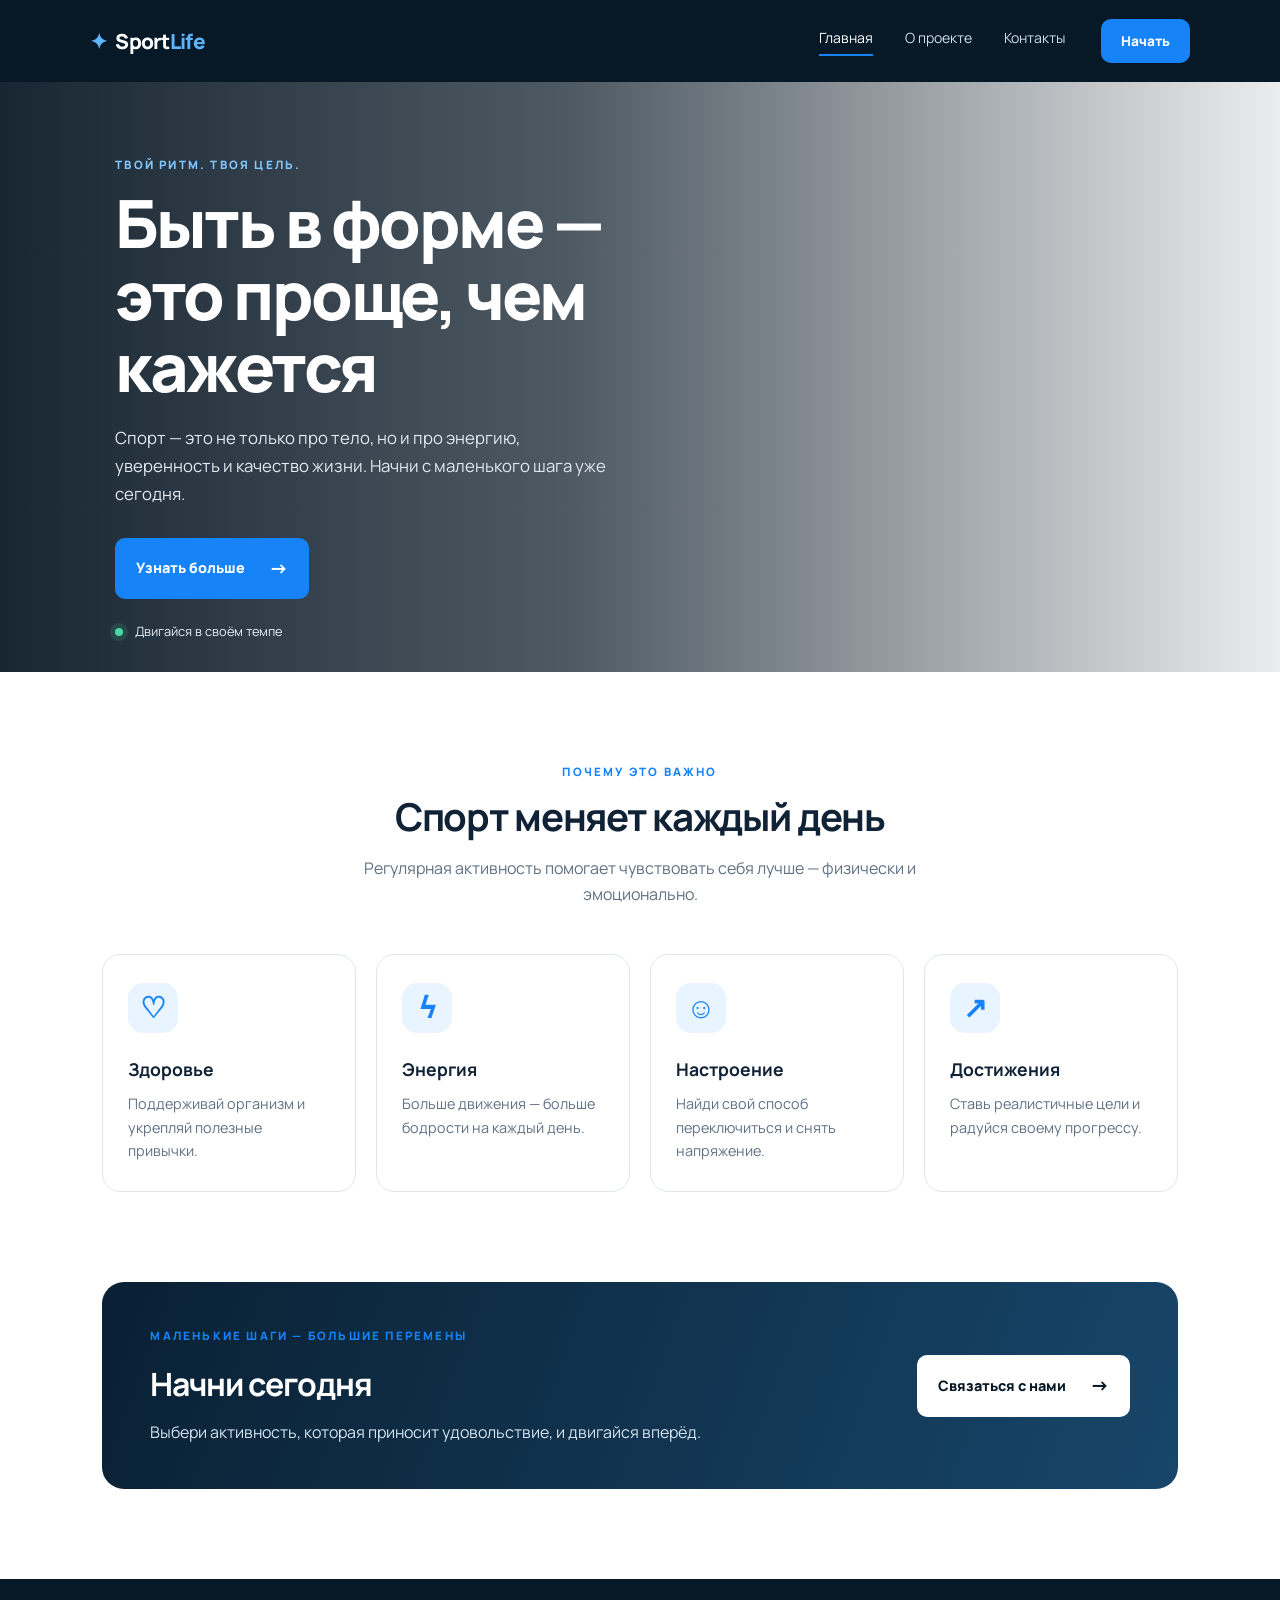
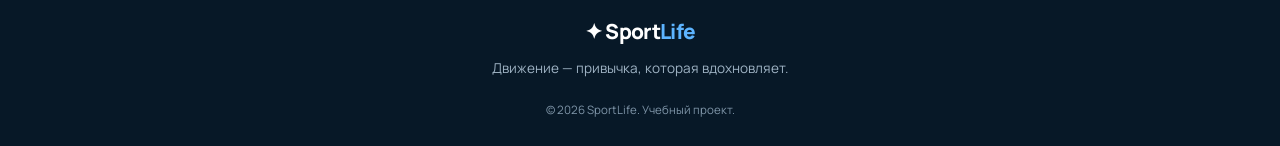
==== index.html @ f0f25fb8 "Add files via upload" ====
<!doctype html>
<html lang="ru">
<head>
  <meta charset="UTF-8">
  <meta name="viewport" content="width=device-width, initial-scale=1.0">
  <meta name="description" content="SportLife — вдохновение для активной и здоровой жизни.">
  <title>SportLife — Главная</title>
  <link rel="stylesheet" href="style.css">
</head>
<body>
<header class="site-header">
  <a class="logo" href="index.html"><span class="logo-mark">✦</span> Sport<span>Life</span></a>
  <button class="menu-toggle" aria-label="Открыть меню" aria-expanded="false">☰</button>
  <nav class="nav">
    <a class="active" href="index.html">Главная</a>
    <a href="about.html">О проекте</a>
    <a href="contacts.html">Контакты</a>
  </nav>
  <a class="header-cta" href="contacts.html">Начать</a>
</header>

<main>
  <section class="hero home-hero">
    <div class="hero-content">
      <p class="eyebrow">ТВОЙ РИТМ. ТВОЯ ЦЕЛЬ.</p>
      <h1>Быть в форме —<br>это проще, чем кажется</h1>
      <p class="hero-copy">Спорт — это не только про тело, но и про энергию, уверенность и качество жизни. Начни с маленького шага уже сегодня.</p>
      <a class="button" href="about.html">Узнать больше <span>→</span></a>
    </div>
    <div class="hero-note"><span class="pulse"></span> Двигайся в своём темпе</div>
  </section>

  <section class="section">
    <div class="section-heading">
      <p class="eyebrow">ПОЧЕМУ ЭТО ВАЖНО</p>
      <h2>Спорт меняет каждый день</h2>
      <p>Регулярная активность помогает чувствовать себя лучше — физически и эмоционально.</p>
    </div>
    <div class="feature-grid">
      <article class="feature-card"><div class="feature-icon">♡</div><h3>Здоровье</h3><p>Поддерживай организм и укрепляй полезные привычки.</p></article>
      <article class="feature-card"><div class="feature-icon">ϟ</div><h3>Энергия</h3><p>Больше движения — больше бодрости на каждый день.</p></article>
      <article class="feature-card"><div class="feature-icon">☺</div><h3>Настроение</h3><p>Найди свой способ переключиться и снять напряжение.</p></article>
      <article class="feature-card"><div class="feature-icon">↗</div><h3>Достижения</h3><p>Ставь реалистичные цели и радуйся своему прогрессу.</p></article>
    </div>
  </section>

  <section class="banner">
    <div><p class="eyebrow">МАЛЕНЬКИЕ ШАГИ — БОЛЬШИЕ ПЕРЕМЕНЫ</p><h2>Начни сегодня</h2><p>Выбери активность, которая приносит удовольствие, и двигайся вперёд.</p></div>
    <a class="button button-light" href="contacts.html">Связаться с нами <span>→</span></a>
  </section>
</main>

<footer class="site-footer"><a class="logo" href="index.html">✦ Sport<span>Life</span></a><p>Движение — привычка, которая вдохновляет.</p><small>© 2026 SportLife. Учебный проект.</small></footer>
<script src="script.js"></script>
</body>
</html>
---- style.css ----
@import url('https://fonts.googleapis.com/css2?family=Manrope:wght@400;500;600;700;800&display=swap');
:root{--navy:#071827;--navy2:#102c43;--blue:#1684f8;--blue2:#5db4ff;--ink:#102235;--muted:#607184;--paper:#fff;--soft:#f1f7fc;--line:#dce7f0;--radius:22px;--shadow:0 18px 50px rgba(9,34,55,.12)}
*{box-sizing:border-box}html{scroll-behavior:smooth}body{margin:0;font-family:Manrope,Arial,sans-serif;color:var(--ink);background:#fff;line-height:1.65}a{color:inherit;text-decoration:none}img{display:block;max-width:100%}.site-header{height:82px;padding:0 clamp(22px,7vw,100px);display:flex;align-items:center;gap:36px;background:var(--navy);color:#fff;position:relative;z-index:10}.logo{font-weight:800;font-size:1.3rem;letter-spacing:-.7px;white-space:nowrap}.logo span:last-child{color:var(--blue2)}.logo-mark{color:var(--blue2);margin-right:5px}.nav{display:flex;gap:32px;margin-left:auto}.nav a{font-size:.88rem;color:#d0dce7;transition:color .2s}.nav a:hover,.nav a.active{color:#fff}.nav a.active:after{content:"";display:block;height:2px;background:var(--blue);margin-top:5px}.header-cta{background:var(--blue);padding:11px 20px;border-radius:10px;font-size:.85rem;font-weight:800;transition:transform .2s,background .2s}.header-cta:hover,.button:hover{transform:translateY(-2px);background:#0873df}.menu-toggle{display:none;background:none;color:white;border:0;font-size:1.6rem}.hero{min-height:590px;position:relative;display:flex;align-items:center;color:white;background-size:cover;background-position:center}.home-hero{background-image:linear-gradient(90deg,rgba(4,20,33,.92) 0%,rgba(4,20,33,.7) 45%,rgba(4,20,33,.08) 100%),url('https://images.unsplash.com/photo-1534438327276-14e5300c3a48?auto=format&fit=crop&w=2000&q=90')}.hero-content{width:min(650px,88%);margin-left:clamp(22px,9vw,130px);padding:72px 0}.eyebrow{font-size:.72rem;letter-spacing:2.2px;font-weight:800;color:var(--blue);margin:0 0 13px}.hero .eyebrow,.page-hero .eyebrow{color:#83c7ff}.hero h1,.page-hero h1{font-size:clamp(2.6rem,5.2vw,4.6rem);line-height:1.08;letter-spacing:-2.5px;margin:0 0 22px;font-weight:800}.hero-copy{max-width:510px;color:#e0e8ef;font-size:1.05rem;margin:0 0 30px}.button{display:inline-flex;align-items:center;gap:24px;border:0;border-radius:10px;background:var(--blue);color:white;padding:15px 21px;font:inherit;font-size:.9rem;font-weight:800;cursor:pointer;transition:transform .2s,background .2s}.button span{font-size:1.2rem}.hero-note{position:absolute;bottom:30px;left:clamp(22px,9vw,130px);font-size:.8rem;color:#e4edf5}.pulse{display:inline-block;width:8px;height:8px;border-radius:50%;background:#49d6a4;margin-right:9px;box-shadow:0 0 0 5px #49d6a422}.section{padding:90px clamp(22px,8vw,112px)}.section-heading{text-align:center;max-width:650px;margin:0 auto 46px}.section-heading h2,.split-copy h2,.contact-form-wrap h2{font-size:clamp(2rem,3vw,2.8rem);line-height:1.2;letter-spacing:-1.3px;margin:0 0 15px}.section-heading>p:last-child{color:var(--muted);margin:0}.feature-grid{display:grid;grid-template-columns:repeat(4,1fr);gap:20px}.feature-card{border:1px solid var(--line);border-radius:18px;padding:28px 25px;transition:transform .2s,box-shadow .2s}.feature-card:hover{transform:translateY(-5px);box-shadow:var(--shadow)}.feature-icon{display:grid;place-items:center;width:50px;height:50px;border-radius:15px;background:#e8f4ff;color:var(--blue);font-size:1.8rem;font-weight:700;margin-bottom:22px}.feature-card h3,.offer-grid h3{margin:0 0 8px;font-size:1.1rem}.feature-card p,.offer-grid p{margin:0;color:var(--muted);font-size:.9rem}.banner{margin:0 clamp(22px,8vw,112px) 90px;padding:44px 48px;border-radius:var(--radius);background:linear-gradient(110deg,#0a2033,#17466a);color:#fff;display:flex;justify-content:space-between;align-items:center;gap:25px}.banner h2{font-size:2rem;margin:0 0 8px;letter-spacing:-1px}.banner p:not(.eyebrow){margin:0;color:#d3e2ee}.button-light{flex-shrink:0;background:#fff;color:var(--navy)}.button-light:hover{background:#eaf5ff}.site-footer{background:var(--navy);color:#d4e0e9;text-align:center;padding:35px 20px 25px}.site-footer .logo{display:inline-block;color:#fff}.site-footer p{font-size:.85rem;color:#9fb3c4;margin:8px 0 16px}.site-footer small{font-size:.72rem;color:#7f95a8}.page-hero{min-height:380px;display:flex;align-items:center;background-size:cover;background-position:center;color:white;position:relative}.page-hero:before{content:"";position:absolute;inset:0;background:linear-gradient(90deg,rgba(4,20,33,.88),rgba(4,20,33,.35))}.page-hero-content{position:relative;max-width:690px;padding:70px clamp(22px,9vw,130px)}.page-hero h1{font-size:clamp(2.7rem,5vw,4rem);margin-bottom:16px}.page-hero-content>p:last-child{color:#e0e9f1;max-width:600px;margin:0;font-size:1.05rem}.about-hero{background-image:url('https://images.unsplash.com/photo-1517836357463-d25dfeac3438?auto=format&fit=crop&w=1800&q=85')}.contacts-hero{background-image:url('https://images.unsplash.com/photo-1461896836934-ffe607ba8211?auto=format&fit=crop&w=1800&q=85')}.split-section{display:grid;grid-template-columns:1fr 1fr;gap:65px;align-items:center}.split-copy>p:not(.eyebrow){color:var(--muted);margin:0 0 17px}.text-link{display:inline-flex;gap:15px;align-items:center;color:var(--blue);font-weight:800;margin-top:10px}.image-card{position:relative;border-radius:var(--radius);overflow:hidden;box-shadow:var(--shadow);min-height:400px}.image-card img{width:100%;height:440px;object-fit:cover}.image-caption{position:absolute;bottom:0;left:0;right:0;padding:25px;color:white;font-weight:800;background:linear-gradient(transparent,rgba(4,20,33,.85))}.soft-section{background:var(--soft)}.offer-grid{display:grid;grid-template-columns:repeat(3,1fr);gap:25px}.offer-grid article{background:white;border:1px solid var(--line);border-radius:18px;padding:30px}.offer-grid article>span{color:var(--blue);font-weight:800;font-size:.8rem;letter-spacing:1px;display:block;margin-bottom:22px}.quote-section{text-align:center;padding:70px 24px;background:#e8f4ff}.quote-section p{font-size:clamp(1.4rem,3vw,2.1rem);font-weight:800;max-width:800px;margin:0 auto 12px;line-height:1.35}.quote-section span{color:var(--muted);font-size:.85rem}.contact-layout{display:grid;grid-template-columns:1.15fr .85fr;gap:70px}.contact-form-wrap form{display:flex;flex-direction:column}.contact-form-wrap label{font-weight:700;font-size:.85rem;margin:18px 0 8px}.contact-form-wrap input,.contact-form-wrap textarea{font:inherit;font-size:.9rem;padding:14px 15px;border:1px solid var(--line);border-radius:10px;background:#fbfdff;outline:none;resize:vertical}.contact-form-wrap input:focus,.contact-form-wrap textarea:focus{border-color:var(--blue);box-shadow:0 0 0 3px #1684f81a}.contact-form-wrap .button{align-self:flex-start;margin-top:20px}.form-note{font-size:.75rem;color:var(--muted);margin:14px 0 0}.form-status{color:#087b54;font-weight:700}.contact-aside{padding-top:10px}.contact-info{display:flex;gap:17px;margin-bottom:30px}.info-icon{flex-shrink:0;display:grid;place-items:center;width:48px;height:48px;border-radius:14px;background:#e8f4ff;color:var(--blue);font-size:1.5rem}.contact-info h3{font-size:.95rem;margin:0 0 5px}.contact-info p{color:var(--muted);font-size:.9rem;margin:0}.contact-note{padding:28px;border-radius:18px;background:var(--soft);margin-top:40px}.contact-note h3{margin:0 0 8px}.contact-note p{color:var(--muted);font-size:.9rem;margin:0}.contact-note .text-link{margin-top:14px}
@media(max-width:900px){.feature-grid{grid-template-columns:repeat(2,1fr)}.split-section,.contact-layout{grid-template-columns:1fr;gap:40px}.split-copy{order:0}.image-card{order:1}.contact-layout{gap:35px}.contact-aside{display:grid;grid-template-columns:1fr 1fr;gap:15px}.contact-info{margin:0}.contact-note{grid-column:1/-1;margin-top:10px}.banner{align-items:flex-start;flex-direction:column}.site-header{gap:18px}.nav{gap:18px}}
@media(max-width:640px){.site-header{height:72px;padding:0 20px;justify-content:space-between}.menu-toggle{display:block;order:3}.header-cta{display:none}.nav{display:none;position:absolute;top:72px;left:0;right:0;background:var(--navy);padding:10px 22px 22px;flex-direction:column;gap:0}.nav.open{display:flex}.nav a{padding:12px 0}.nav a.active:after{display:none}.hero{min-height:610px;background-position:62% center}.hero-content{margin-left:24px;width:calc(100% - 48px);padding:70px 0}.hero h1{font-size:2.8rem;letter-spacing:-1.6px}.hero-copy{font-size:.95rem}.hero-note{left:24px}.section{padding:65px 22px}.feature-grid,.offer-grid{grid-template-columns:1fr}.feature-card{padding:24px}.banner{margin:0 22px 65px;padding:30px 25px}.banner h2{font-size:1.7rem}.page-hero{min-height:350px}.page-hero-content{padding:55px 24px}.page-hero h1{letter-spacing:-1.6px}.split-section{gap:30px}.image-card,.image-card img{min-height:280px;height:300px}.contact-aside{grid-template-columns:1fr}.contact-note{grid-column:auto}.contact-layout{padding-top:55px;padding-bottom:55px}.site-footer{padding-top:30px}}
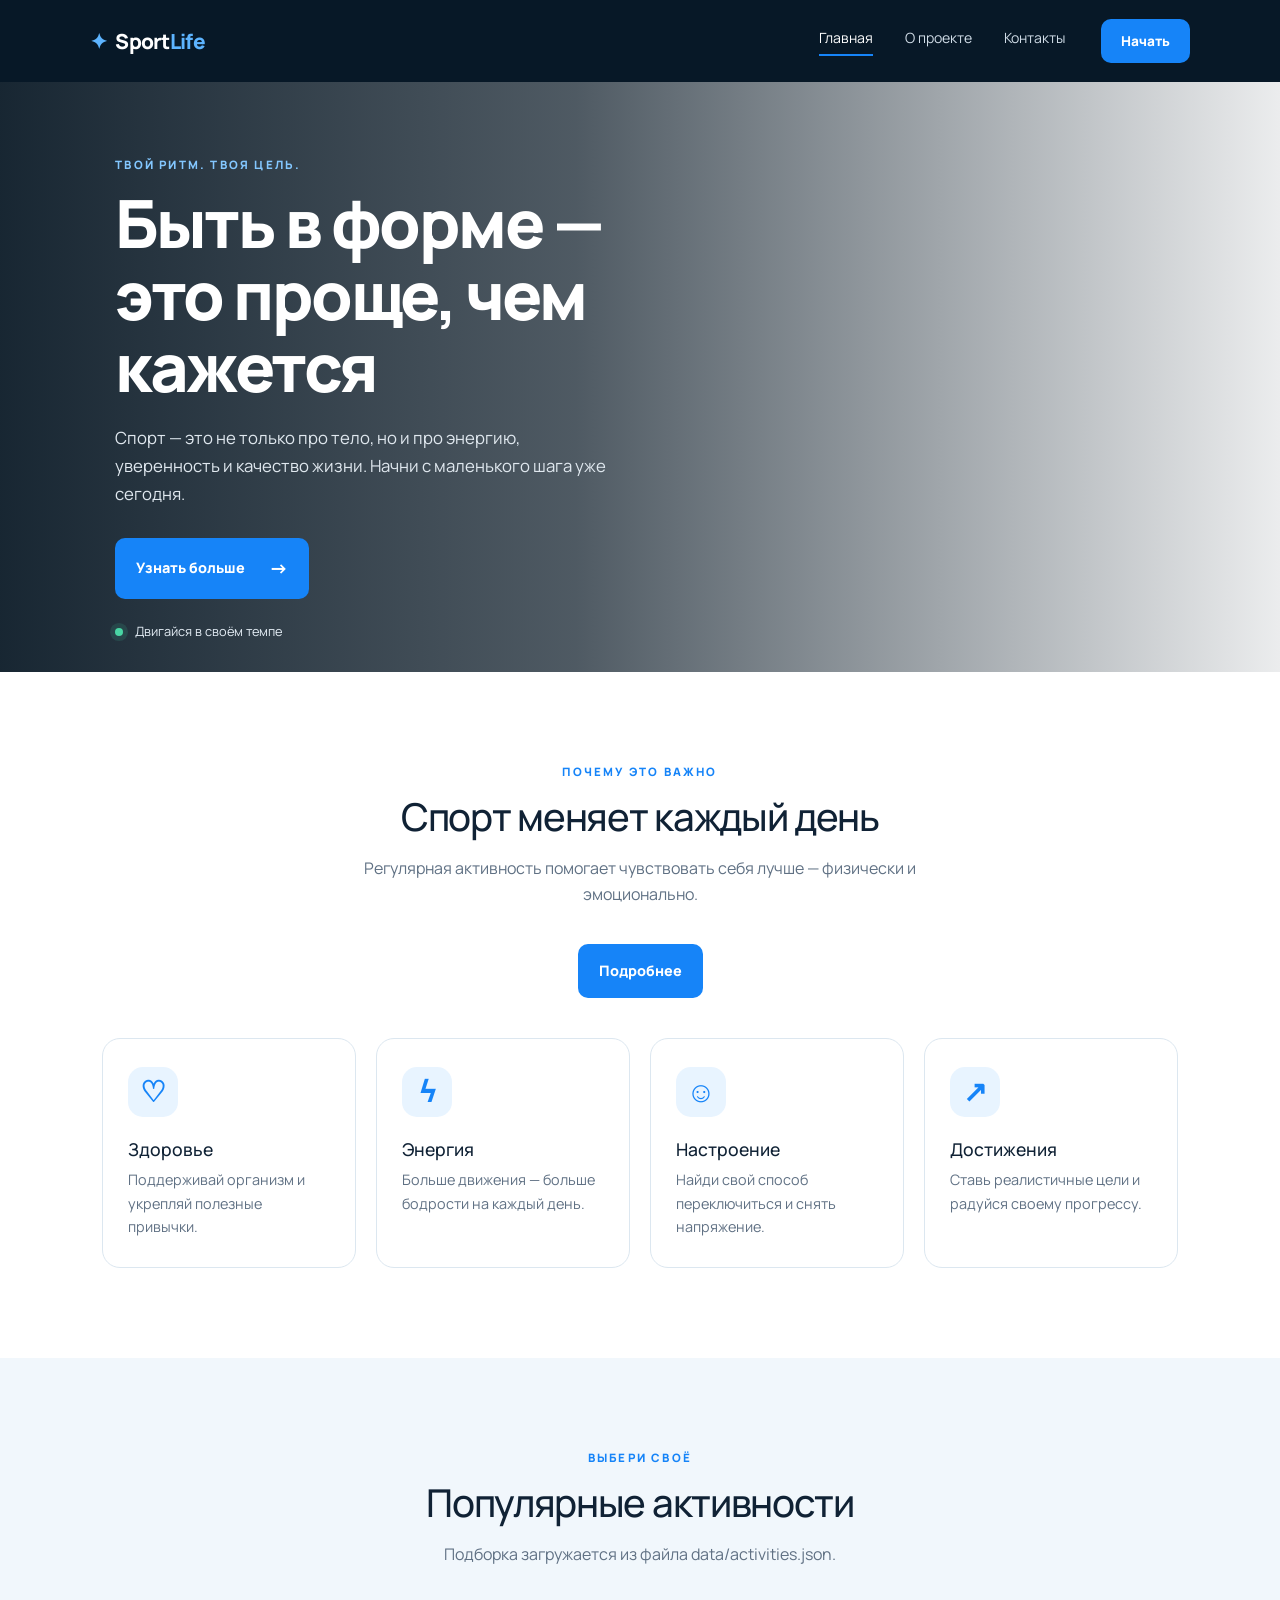
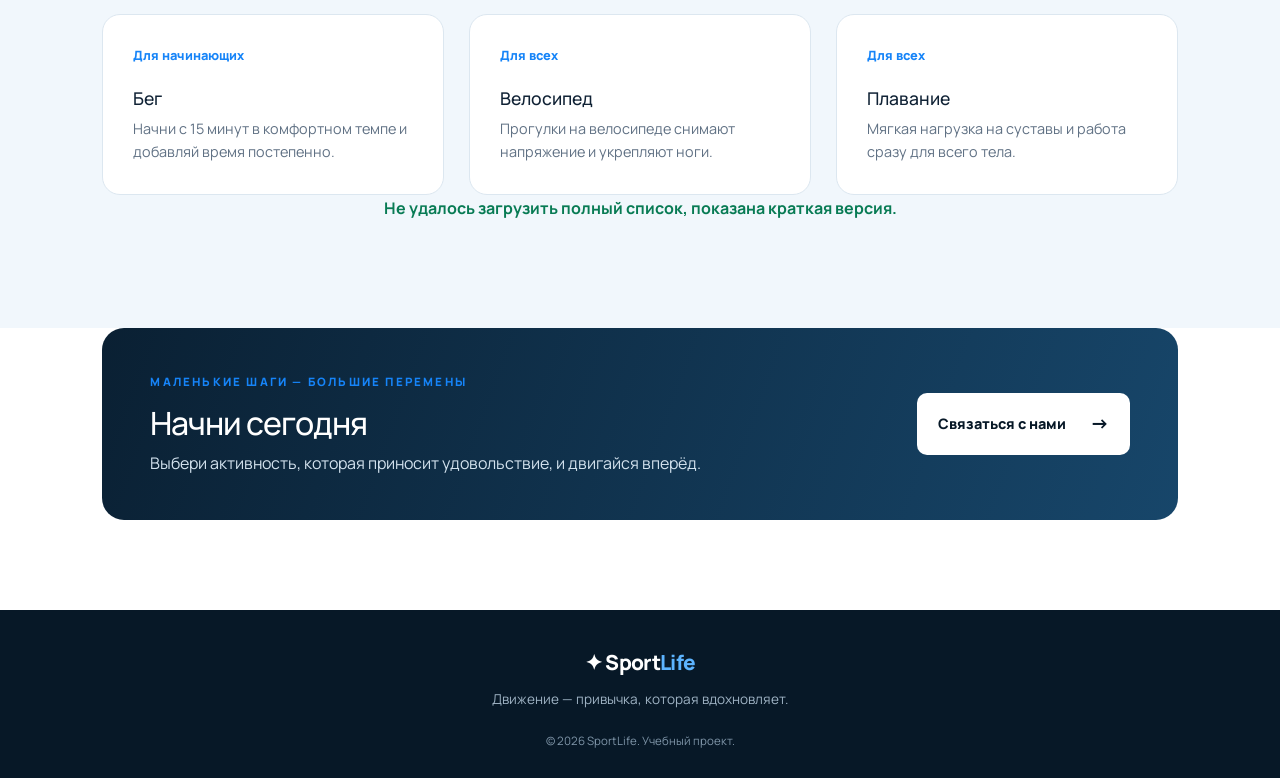
==== commit ecc8e77a: "Add files via upload Add JavaScript interactions" ====
--- a/index.html
+++ b/index.html
@@ -5,7 +5,10 @@
   <meta name="viewport" content="width=device-width, initial-scale=1.0">
   <meta name="description" content="SportLife — вдохновение для активной и здоровой жизни.">
   <title>SportLife — Главная</title>
+  <link rel="stylesheet" href="https://cdn.jsdelivr.net/npm/bootstrap@5.3.3/dist/css/bootstrap.min.css">
   <link rel="stylesheet" href="style.css">
+  <script src="https://cdn.jsdelivr.net/npm/bootstrap@5.3.3/dist/js/bootstrap.bundle.min.js" defer></script>
+  <script src="script.js" defer></script>
 </head>
 <body>
 <header class="site-header">
@@ -36,12 +39,26 @@
       <h2>Спорт меняет каждый день</h2>
       <p>Регулярная активность помогает чувствовать себя лучше — физически и эмоционально.</p>
     </div>
+    <div class="more-wrap">
+      <button id="showMore" class="button" type="button" aria-expanded="false" aria-controls="moreText">Подробнее</button>
+      <p id="moreText" class="more-text d-none">Начни с 10–15 минут движения в день: прогулка, зарядка или лёгкая пробежка. Когда привычка закрепится, добавляй время и новые активности.</p>
+    </div>
     <div class="feature-grid">
       <article class="feature-card"><div class="feature-icon">♡</div><h3>Здоровье</h3><p>Поддерживай организм и укрепляй полезные привычки.</p></article>
       <article class="feature-card"><div class="feature-icon">ϟ</div><h3>Энергия</h3><p>Больше движения — больше бодрости на каждый день.</p></article>
       <article class="feature-card"><div class="feature-icon">☺</div><h3>Настроение</h3><p>Найди свой способ переключиться и снять напряжение.</p></article>
       <article class="feature-card"><div class="feature-icon">↗</div><h3>Достижения</h3><p>Ставь реалистичные цели и радуйся своему прогрессу.</p></article>
     </div>
+  </section>
+
+  <section class="section soft-section" id="activities-section">
+    <div class="section-heading">
+      <p class="eyebrow">ВЫБЕРИ СВОЁ</p>
+      <h2>Популярные активности</h2>
+      <p>Подборка загружается из файла data/activities.json.</p>
+    </div>
+    <div id="activities" class="offer-grid" aria-live="polite"></div>
+    <p id="activities-error" class="form-status text-center"></p>
   </section>
 
   <section class="banner">
@@ -51,6 +68,5 @@
 </main>
 
 <footer class="site-footer"><a class="logo" href="index.html">✦ Sport<span>Life</span></a><p>Движение — привычка, которая вдохновляет.</p><small>© 2026 SportLife. Учебный проект.</small></footer>
-<script src="script.js"></script>
 </body>
 </html>
--- a/style.css
+++ b/style.css
@@ -3,3 +3,14 @@
 *{box-sizing:border-box}html{scroll-behavior:smooth}body{margin:0;font-family:Manrope,Arial,sans-serif;color:var(--ink);background:#fff;line-height:1.65}a{color:inherit;text-decoration:none}img{display:block;max-width:100%}.site-header{height:82px;padding:0 clamp(22px,7vw,100px);display:flex;align-items:center;gap:36px;background:var(--navy);color:#fff;position:relative;z-index:10}.logo{font-weight:800;font-size:1.3rem;letter-spacing:-.7px;white-space:nowrap}.logo span:last-child{color:var(--blue2)}.logo-mark{color:var(--blue2);margin-right:5px}.nav{display:flex;gap:32px;margin-left:auto}.nav a{font-size:.88rem;color:#d0dce7;transition:color .2s}.nav a:hover,.nav a.active{color:#fff}.nav a.active:after{content:"";display:block;height:2px;background:var(--blue);margin-top:5px}.header-cta{background:var(--blue);padding:11px 20px;border-radius:10px;font-size:.85rem;font-weight:800;transition:transform .2s,background .2s}.header-cta:hover,.button:hover{transform:translateY(-2px);background:#0873df}.menu-toggle{display:none;background:none;color:white;border:0;font-size:1.6rem}.hero{min-height:590px;position:relative;display:flex;align-items:center;color:white;background-size:cover;background-position:center}.home-hero{background-image:linear-gradient(90deg,rgba(4,20,33,.92) 0%,rgba(4,20,33,.7) 45%,rgba(4,20,33,.08) 100%),url('https://images.unsplash.com/photo-1534438327276-14e5300c3a48?auto=format&fit=crop&w=2000&q=90')}.hero-content{width:min(650px,88%);margin-left:clamp(22px,9vw,130px);padding:72px 0}.eyebrow{font-size:.72rem;letter-spacing:2.2px;font-weight:800;color:var(--blue);margin:0 0 13px}.hero .eyebrow,.page-hero .eyebrow{color:#83c7ff}.hero h1,.page-hero h1{font-size:clamp(2.6rem,5.2vw,4.6rem);line-height:1.08;letter-spacing:-2.5px;margin:0 0 22px;font-weight:800}.hero-copy{max-width:510px;color:#e0e8ef;font-size:1.05rem;margin:0 0 30px}.button{display:inline-flex;align-items:center;gap:24px;border:0;border-radius:10px;background:var(--blue);color:white;padding:15px 21px;font:inherit;font-size:.9rem;font-weight:800;cursor:pointer;transition:transform .2s,background .2s}.button span{font-size:1.2rem}.hero-note{position:absolute;bottom:30px;left:clamp(22px,9vw,130px);font-size:.8rem;color:#e4edf5}.pulse{display:inline-block;width:8px;height:8px;border-radius:50%;background:#49d6a4;margin-right:9px;box-shadow:0 0 0 5px #49d6a422}.section{padding:90px clamp(22px,8vw,112px)}.section-heading{text-align:center;max-width:650px;margin:0 auto 46px}.section-heading h2,.split-copy h2,.contact-form-wrap h2{font-size:clamp(2rem,3vw,2.8rem);line-height:1.2;letter-spacing:-1.3px;margin:0 0 15px}.section-heading>p:last-child{color:var(--muted);margin:0}.feature-grid{display:grid;grid-template-columns:repeat(4,1fr);gap:20px}.feature-card{border:1px solid var(--line);border-radius:18px;padding:28px 25px;transition:transform .2s,box-shadow .2s}.feature-card:hover{transform:translateY(-5px);box-shadow:var(--shadow)}.feature-icon{display:grid;place-items:center;width:50px;height:50px;border-radius:15px;background:#e8f4ff;color:var(--blue);font-size:1.8rem;font-weight:700;margin-bottom:22px}.feature-card h3,.offer-grid h3{margin:0 0 8px;font-size:1.1rem}.feature-card p,.offer-grid p{margin:0;color:var(--muted);font-size:.9rem}.banner{margin:0 clamp(22px,8vw,112px) 90px;padding:44px 48px;border-radius:var(--radius);background:linear-gradient(110deg,#0a2033,#17466a);color:#fff;display:flex;justify-content:space-between;align-items:center;gap:25px}.banner h2{font-size:2rem;margin:0 0 8px;letter-spacing:-1px}.banner p:not(.eyebrow){margin:0;color:#d3e2ee}.button-light{flex-shrink:0;background:#fff;color:var(--navy)}.button-light:hover{background:#eaf5ff}.site-footer{background:var(--navy);color:#d4e0e9;text-align:center;padding:35px 20px 25px}.site-footer .logo{display:inline-block;color:#fff}.site-footer p{font-size:.85rem;color:#9fb3c4;margin:8px 0 16px}.site-footer small{font-size:.72rem;color:#7f95a8}.page-hero{min-height:380px;display:flex;align-items:center;background-size:cover;background-position:center;color:white;position:relative}.page-hero:before{content:"";position:absolute;inset:0;background:linear-gradient(90deg,rgba(4,20,33,.88),rgba(4,20,33,.35))}.page-hero-content{position:relative;max-width:690px;padding:70px clamp(22px,9vw,130px)}.page-hero h1{font-size:clamp(2.7rem,5vw,4rem);margin-bottom:16px}.page-hero-content>p:last-child{color:#e0e9f1;max-width:600px;margin:0;font-size:1.05rem}.about-hero{background-image:url('https://images.unsplash.com/photo-1517836357463-d25dfeac3438?auto=format&fit=crop&w=1800&q=85')}.contacts-hero{background-image:url('https://images.unsplash.com/photo-1461896836934-ffe607ba8211?auto=format&fit=crop&w=1800&q=85')}.split-section{display:grid;grid-template-columns:1fr 1fr;gap:65px;align-items:center}.split-copy>p:not(.eyebrow){color:var(--muted);margin:0 0 17px}.text-link{display:inline-flex;gap:15px;align-items:center;color:var(--blue);font-weight:800;margin-top:10px}.image-card{position:relative;border-radius:var(--radius);overflow:hidden;box-shadow:var(--shadow);min-height:400px}.image-card img{width:100%;height:440px;object-fit:cover}.image-caption{position:absolute;bottom:0;left:0;right:0;padding:25px;color:white;font-weight:800;background:linear-gradient(transparent,rgba(4,20,33,.85))}.soft-section{background:var(--soft)}.offer-grid{display:grid;grid-template-columns:repeat(3,1fr);gap:25px}.offer-grid article{background:white;border:1px solid var(--line);border-radius:18px;padding:30px}.offer-grid article>span{color:var(--blue);font-weight:800;font-size:.8rem;letter-spacing:1px;display:block;margin-bottom:22px}.quote-section{text-align:center;padding:70px 24px;background:#e8f4ff}.quote-section p{font-size:clamp(1.4rem,3vw,2.1rem);font-weight:800;max-width:800px;margin:0 auto 12px;line-height:1.35}.quote-section span{color:var(--muted);font-size:.85rem}.contact-layout{display:grid;grid-template-columns:1.15fr .85fr;gap:70px}.contact-form-wrap form{display:flex;flex-direction:column}.contact-form-wrap label{font-weight:700;font-size:.85rem;margin:18px 0 8px}.contact-form-wrap input,.contact-form-wrap textarea{font:inherit;font-size:.9rem;padding:14px 15px;border:1px solid var(--line);border-radius:10px;background:#fbfdff;outline:none;resize:vertical}.contact-form-wrap input:focus,.contact-form-wrap textarea:focus{border-color:var(--blue);box-shadow:0 0 0 3px #1684f81a}.contact-form-wrap .button{align-self:flex-start;margin-top:20px}.form-note{font-size:.75rem;color:var(--muted);margin:14px 0 0}.form-status{color:#087b54;font-weight:700}.contact-aside{padding-top:10px}.contact-info{display:flex;gap:17px;margin-bottom:30px}.info-icon{flex-shrink:0;display:grid;place-items:center;width:48px;height:48px;border-radius:14px;background:#e8f4ff;color:var(--blue);font-size:1.5rem}.contact-info h3{font-size:.95rem;margin:0 0 5px}.contact-info p{color:var(--muted);font-size:.9rem;margin:0}.contact-note{padding:28px;border-radius:18px;background:var(--soft);margin-top:40px}.contact-note h3{margin:0 0 8px}.contact-note p{color:var(--muted);font-size:.9rem;margin:0}.contact-note .text-link{margin-top:14px}
 @media(max-width:900px){.feature-grid{grid-template-columns:repeat(2,1fr)}.split-section,.contact-layout{grid-template-columns:1fr;gap:40px}.split-copy{order:0}.image-card{order:1}.contact-layout{gap:35px}.contact-aside{display:grid;grid-template-columns:1fr 1fr;gap:15px}.contact-info{margin:0}.contact-note{grid-column:1/-1;margin-top:10px}.banner{align-items:flex-start;flex-direction:column}.site-header{gap:18px}.nav{gap:18px}}
 @media(max-width:640px){.site-header{height:72px;padding:0 20px;justify-content:space-between}.menu-toggle{display:block;order:3}.header-cta{display:none}.nav{display:none;position:absolute;top:72px;left:0;right:0;background:var(--navy);padding:10px 22px 22px;flex-direction:column;gap:0}.nav.open{display:flex}.nav a{padding:12px 0}.nav a.active:after{display:none}.hero{min-height:610px;background-position:62% center}.hero-content{margin-left:24px;width:calc(100% - 48px);padding:70px 0}.hero h1{font-size:2.8rem;letter-spacing:-1.6px}.hero-copy{font-size:.95rem}.hero-note{left:24px}.section{padding:65px 22px}.feature-grid,.offer-grid{grid-template-columns:1fr}.feature-card{padding:24px}.banner{margin:0 22px 65px;padding:30px 25px}.banner h2{font-size:1.7rem}.page-hero{min-height:350px}.page-hero-content{padding:55px 24px}.page-hero h1{letter-spacing:-1.6px}.split-section{gap:30px}.image-card,.image-card img{min-height:280px;height:300px}.contact-aside{grid-template-columns:1fr}.contact-note{grid-column:auto}.contact-layout{padding-top:55px;padding-bottom:55px}.site-footer{padding-top:30px}}
+/* --- Добавлено для JS-задания --- */
+.nav{flex-wrap:nowrap;padding-left:0;margin-bottom:0}
+.more-wrap{text-align:center;margin:-10px 0 40px}
+.more-text{max-width:620px;margin:18px auto 0;color:var(--muted)}
+.form-status.text-danger{color:#c0392b}
+.form-status.text-success{color:#087b54}
+.text-center{text-align:center}
+#activities-section .offer-grid article>span{text-transform:none;letter-spacing:0}
+.modal-content{border-radius:var(--radius);font-family:Manrope,Arial,sans-serif}
+.modal-title{font-weight:800}
+.field-error{color:#c0392b;font-size:.78rem;font-weight:700;margin:6px 0 0}.contact-form-wrap .has-error{border-color:#c0392b}.contact-form-wrap .has-error:focus{box-shadow:0 0 0 3px #c0392b1a}
